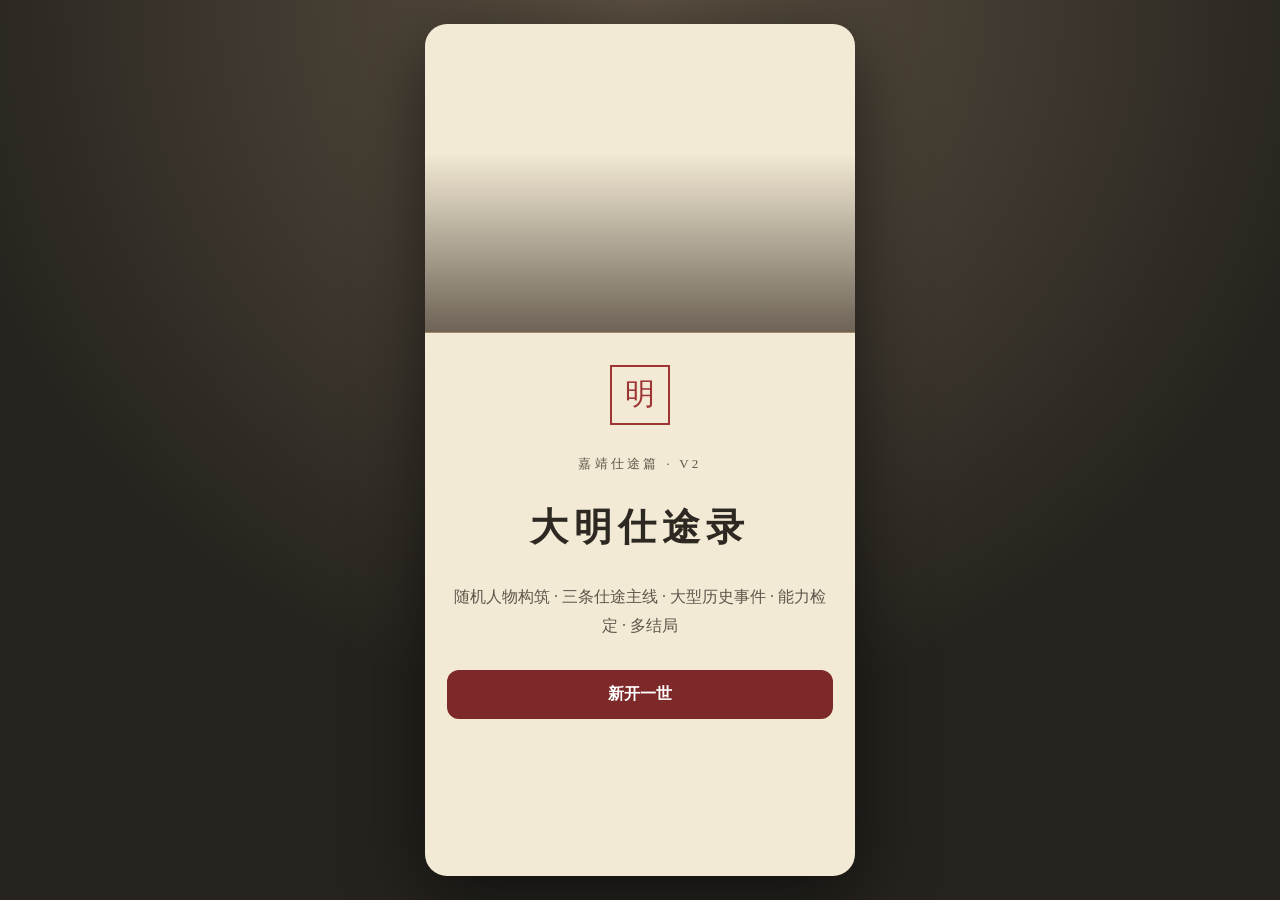
==== index.html @ a8c379d5 "release(v2): trigger Pages refresh" ====
<!doctype html><html lang="zh-CN"><head><meta charset="utf-8"><meta name="viewport" content="width=device-width,initial-scale=1,viewport-fit=cover"><meta name="theme-color" content="#efe6cf"><title>大明仕途录 V2 · 嘉靖仕途篇</title><link rel="stylesheet" href="./style.css"></head><body><main id="app"></main><script src="./app.js"></script></body></html>
---- style.css ----
*{box-sizing:border-box}html,body,#app{margin:0;min-height:100%;font-family:-apple-system,BlinkMacSystemFont,"PingFang SC",serif;color:#2d2922}body{background:#26231e}.outer{min-height:100dvh;background:radial-gradient(circle at top,#5c5142,#26231e 65%);padding:24px}.shell{width:min(100%,430px);min-height:calc(100dvh - 48px);margin:auto;background:#f3ead5;box-shadow:0 18px 70px #0008;border-radius:22px;overflow:hidden;position:relative}button,input,select{font:inherit}button{border:0;border-radius:12px;padding:14px 16px;background:#7d2929;color:#fff;font-weight:700;cursor:pointer}.ghost{background:transparent;color:#6b2929;border:1px solid #9c765d}.hero,.page{padding:28px 22px;min-height:calc(100dvh - 48px)}.hero{display:flex;flex-direction:column;justify-content:center;text-align:center;gap:14px}.hero h1{font-size:38px;letter-spacing:.16em;margin:0}.hero p,.event p{line-height:1.8;color:#5e574c}.seal{width:60px;height:60px;margin:0 auto;border:2px solid #9e3535;color:#9e3535;display:grid;place-items:center;font-size:30px}.eyebrow{font-size:13px;letter-spacing:.25em;color:#8a6a50}.status{display:flex;justify-content:space-between;align-items:center;padding-bottom:14px;border-bottom:1px solid #d7c8ac}.status small{display:block;color:#7d7468;margin-top:5px}.rank{border:1px solid #a83e35;padding:8px;color:#8e302a}.attrs{display:grid;grid-template-columns:1fr 1fr;gap:10px;margin:15px 0}.attrs div{background:#e9dec8;padding:9px;border-radius:8px}.attrs b{float:right}.event{background:#fffaf0;border:1px solid #d9c7a8;padding:20px;border-radius:14px}.tag{font-size:12px;color:#8c4438}.choices{display:grid;gap:10px}.choices button{background:#ede1ca;color:#4d382c;border:1px solid #cdb995;text-align:left}.result{position:absolute;inset:0;background:#241f1cee;z-index:5;padding:35px;display:flex;flex-direction:column;justify-content:center;color:#fff}.result p{line-height:1.8}.result button{background:#e3c58f;color:#3b2b22}.timeline{border-left:2px solid #b69470;margin:20px 8px;padding-left:22px}.node{margin:0 0 20px}.node span{display:block;font-size:12px;color:#837769}.nav{display:flex;gap:8px;margin-top:20px}.nav button{flex:1;background:transparent;color:#654a38;border:1px solid #cdb995}.note{padding:13px;border-left:3px solid #9c765d;background:#e9ddc5;line-height:1.7}@media(max-width:767px){.outer{padding:0}.shell,.hero,.page{border-radius:0;min-height:100dvh}.shell{box-shadow:none}}
/* v2 */
.hero-art{height:180px;margin:-28px -22px 18px;background:linear-gradient(180deg,#0000,#2a1f16aa),url('./assets/story-atlas.png') center 18%/cover;border-bottom:1px solid #a98964}.avatar{width:58px;height:58px;border-radius:50%;display:grid;place-items:center;font-size:28px;background:#d8c19b;border:2px solid #8b4a36;box-shadow:0 2px 8px #0002}.identity{display:flex;gap:12px;align-items:center}.identity p{margin:2px 0;color:#7c6a59;font-size:12px}.chapter{display:flex;justify-content:space-between;align-items:center;background:#3b3026;color:#f5e9cf;margin:14px -22px;padding:11px 22px;font-size:12px}.event-art{height:128px;margin:-20px -20px 15px;border-radius:13px 13px 0 0;background-image:url('./assets/story-atlas.png');background-size:300% 200%;background-position:0 0}.event-art.disaster{background-position:100% 0}.event-art.war{background-position:0 100%}.event-art.court{background-position:50% 100%}.event-art.granary{background-position:100% 100%}.inline-result{margin-top:12px;padding:12px 14px;background:#e2d1b3;border-left:4px solid #8b3b31;border-radius:7px;animation:fade .2s ease}.inline-result b{display:block;margin-bottom:5px}.inline-result span{display:inline-block;font-size:12px;margin:5px 8px 0 0;color:#7b302c}.build{display:grid;grid-template-columns:1fr 1fr;gap:9px}.statpick{padding:10px;background:#eadfc9;border-radius:9px}.statpick button{padding:3px 9px;margin-left:5px}.points{font-size:24px;color:#8c302b}.random-card{padding:15px;background:#fff8e9;border:1px solid #cfb994;border-radius:12px;margin:12px 0}.route-cards{display:grid;gap:10px}.route-card{padding:15px;border:1px solid #ccb38d;background:#fff8e9;border-radius:12px}.route-card b{font-size:17px}.route-card small{display:block;margin-top:5px;color:#7b6c5c}.broadcast{padding:11px 13px;margin:12px 0;background:#7c2d28;color:#fff5df;border-radius:8px;font-size:13px}.review-item{padding:13px 0;border-bottom:1px solid #d7c6a9}.review-item strong{display:block}.review-item small{color:#8a7967}.badge{display:inline-block;padding:3px 7px;background:#dbc39e;border-radius:99px;font-size:11px;margin-right:5px}@keyframes fade{from{opacity:0;transform:translateY(5px)}to{opacity:1;transform:none}}
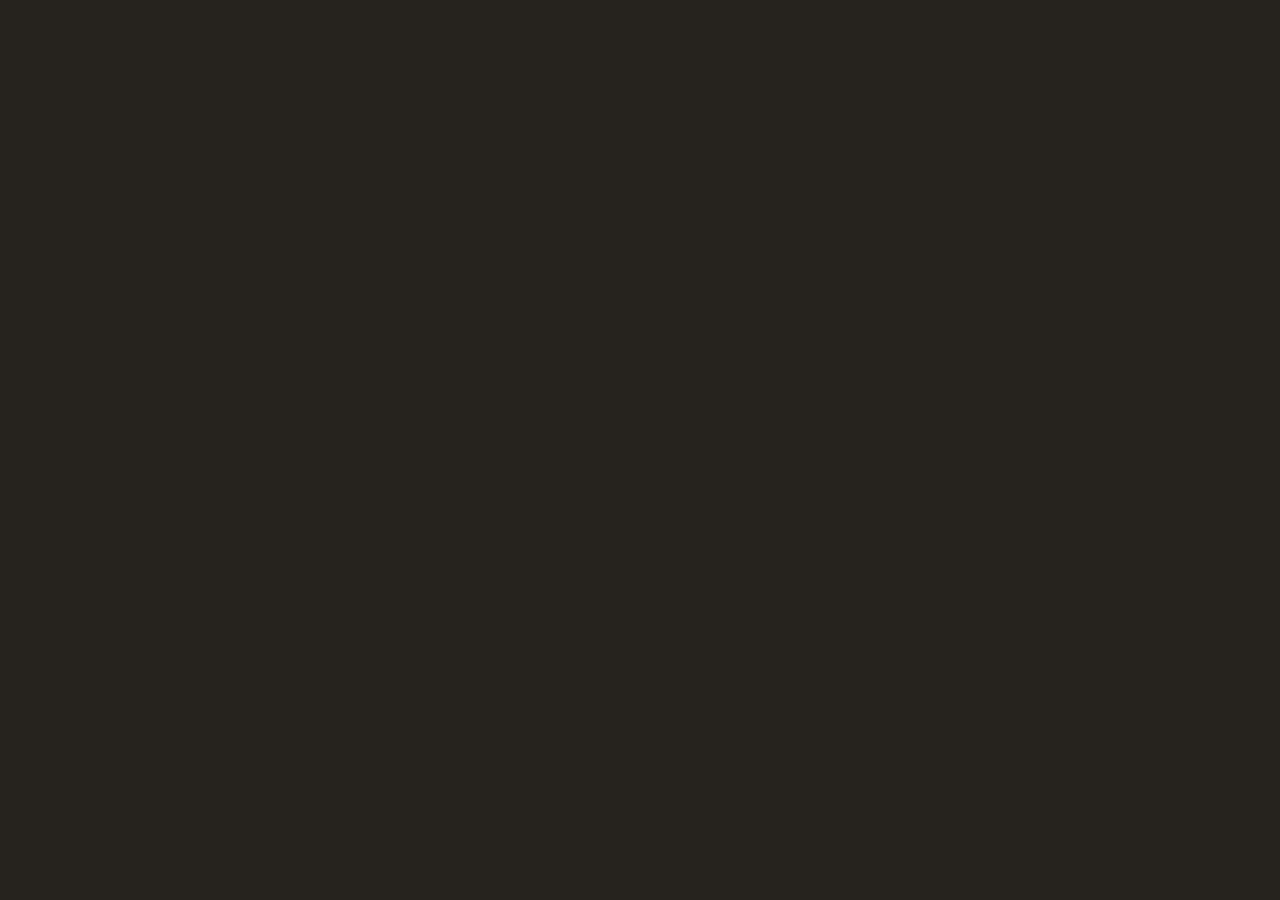
==== commit 4bddd031: "release: publish mobile interaction v2.1" ====
--- a/index.html
+++ b/index.html
@@ -1 +1 @@
-<!doctype html><html lang="zh-CN"><head><meta charset="utf-8"><meta name="viewport" content="width=device-width,initial-scale=1,viewport-fit=cover"><meta name="theme-color" content="#efe6cf"><title>大明仕途录 V2 · 嘉靖仕途篇</title><link rel="stylesheet" href="./style.css"></head><body><main id="app"></main><script src="./app.js"></script></body></html>+<!doctype html><html lang="zh-CN"><head><meta charset="utf-8"><meta name="viewport" content="width=device-width,initial-scale=1,maximum-scale=1,user-scalable=no,viewport-fit=cover"><meta name="theme-color" content="#efe6cf"><title>大明仕途录 V2.1 · 嘉靖仕途篇</title><link rel="stylesheet" href="./style.css"></head><body><main id="app"></main><script src="./app.js"></script></body></html>
--- a/style.css
+++ b/style.css
@@ -1,3 +1,4 @@
 *{box-sizing:border-box}html,body,#app{margin:0;min-height:100%;font-family:-apple-system,BlinkMacSystemFont,"PingFang SC",serif;color:#2d2922}body{background:#26231e}.outer{min-height:100dvh;background:radial-gradient(circle at top,#5c5142,#26231e 65%);padding:24px}.shell{width:min(100%,430px);min-height:calc(100dvh - 48px);margin:auto;background:#f3ead5;box-shadow:0 18px 70px #0008;border-radius:22px;overflow:hidden;position:relative}button,input,select{font:inherit}button{border:0;border-radius:12px;padding:14px 16px;background:#7d2929;color:#fff;font-weight:700;cursor:pointer}.ghost{background:transparent;color:#6b2929;border:1px solid #9c765d}.hero,.page{padding:28px 22px;min-height:calc(100dvh - 48px)}.hero{display:flex;flex-direction:column;justify-content:center;text-align:center;gap:14px}.hero h1{font-size:38px;letter-spacing:.16em;margin:0}.hero p,.event p{line-height:1.8;color:#5e574c}.seal{width:60px;height:60px;margin:0 auto;border:2px solid #9e3535;color:#9e3535;display:grid;place-items:center;font-size:30px}.eyebrow{font-size:13px;letter-spacing:.25em;color:#8a6a50}.status{display:flex;justify-content:space-between;align-items:center;padding-bottom:14px;border-bottom:1px solid #d7c8ac}.status small{display:block;color:#7d7468;margin-top:5px}.rank{border:1px solid #a83e35;padding:8px;color:#8e302a}.attrs{display:grid;grid-template-columns:1fr 1fr;gap:10px;margin:15px 0}.attrs div{background:#e9dec8;padding:9px;border-radius:8px}.attrs b{float:right}.event{background:#fffaf0;border:1px solid #d9c7a8;padding:20px;border-radius:14px}.tag{font-size:12px;color:#8c4438}.choices{display:grid;gap:10px}.choices button{background:#ede1ca;color:#4d382c;border:1px solid #cdb995;text-align:left}.result{position:absolute;inset:0;background:#241f1cee;z-index:5;padding:35px;display:flex;flex-direction:column;justify-content:center;color:#fff}.result p{line-height:1.8}.result button{background:#e3c58f;color:#3b2b22}.timeline{border-left:2px solid #b69470;margin:20px 8px;padding-left:22px}.node{margin:0 0 20px}.node span{display:block;font-size:12px;color:#837769}.nav{display:flex;gap:8px;margin-top:20px}.nav button{flex:1;background:transparent;color:#654a38;border:1px solid #cdb995}.note{padding:13px;border-left:3px solid #9c765d;background:#e9ddc5;line-height:1.7}@media(max-width:767px){.outer{padding:0}.shell,.hero,.page{border-radius:0;min-height:100dvh}.shell{box-shadow:none}}
 /* v2 */
-.hero-art{height:180px;margin:-28px -22px 18px;background:linear-gradient(180deg,#0000,#2a1f16aa),url('./assets/story-atlas.png') center 18%/cover;border-bottom:1px solid #a98964}.avatar{width:58px;height:58px;border-radius:50%;display:grid;place-items:center;font-size:28px;background:#d8c19b;border:2px solid #8b4a36;box-shadow:0 2px 8px #0002}.identity{display:flex;gap:12px;align-items:center}.identity p{margin:2px 0;color:#7c6a59;font-size:12px}.chapter{display:flex;justify-content:space-between;align-items:center;background:#3b3026;color:#f5e9cf;margin:14px -22px;padding:11px 22px;font-size:12px}.event-art{height:128px;margin:-20px -20px 15px;border-radius:13px 13px 0 0;background-image:url('./assets/story-atlas.png');background-size:300% 200%;background-position:0 0}.event-art.disaster{background-position:100% 0}.event-art.war{background-position:0 100%}.event-art.court{background-position:50% 100%}.event-art.granary{background-position:100% 100%}.inline-result{margin-top:12px;padding:12px 14px;background:#e2d1b3;border-left:4px solid #8b3b31;border-radius:7px;animation:fade .2s ease}.inline-result b{display:block;margin-bottom:5px}.inline-result span{display:inline-block;font-size:12px;margin:5px 8px 0 0;color:#7b302c}.build{display:grid;grid-template-columns:1fr 1fr;gap:9px}.statpick{padding:10px;background:#eadfc9;border-radius:9px}.statpick button{padding:3px 9px;margin-left:5px}.points{font-size:24px;color:#8c302b}.random-card{padding:15px;background:#fff8e9;border:1px solid #cfb994;border-radius:12px;margin:12px 0}.route-cards{display:grid;gap:10px}.route-card{padding:15px;border:1px solid #ccb38d;background:#fff8e9;border-radius:12px}.route-card b{font-size:17px}.route-card small{display:block;margin-top:5px;color:#7b6c5c}.broadcast{padding:11px 13px;margin:12px 0;background:#7c2d28;color:#fff5df;border-radius:8px;font-size:13px}.review-item{padding:13px 0;border-bottom:1px solid #d7c6a9}.review-item strong{display:block}.review-item small{color:#8a7967}.badge{display:inline-block;padding:3px 7px;background:#dbc39e;border-radius:99px;font-size:11px;margin-right:5px}@keyframes fade{from{opacity:0;transform:translateY(5px)}to{opacity:1;transform:none}}+.hero-art{height:180px;margin:-28px -22px 18px;background:linear-gradient(180deg,#0000,#2a1f16aa),url('./assets/story-atlas.png') center 18%/cover;border-bottom:1px solid #a98964}.avatar{width:58px;height:58px;border-radius:50%;display:grid;place-items:center;font-size:28px;background:#d8c19b;border:2px solid #8b4a36;box-shadow:0 2px 8px #0002}.identity{display:flex;gap:12px;align-items:center}.identity p{margin:2px 0;color:#7c6a59;font-size:12px}.chapter{display:flex;justify-content:space-between;align-items:center;background:#3b3026;color:#f5e9cf;margin:14px -22px;padding:11px 22px;font-size:12px}.event-art{height:128px;margin:-20px -20px 15px;border-radius:13px 13px 0 0;background-image:url('./assets/story-atlas.png');background-size:300% 200%;background-position:0 0}.event-art.disaster{background-position:100% 0}.event-art.war{background-position:0 100%}.event-art.court{background-position:50% 100%}.event-art.granary{background-position:100% 100%}.inline-result{margin-top:12px;padding:12px 14px;background:#e2d1b3;border-left:4px solid #8b3b31;border-radius:7px;animation:fade .2s ease}.inline-result b{display:block;margin-bottom:5px}.inline-result span{display:inline-block;font-size:12px;margin:5px 8px 0 0;color:#7b302c}.build{display:grid;grid-template-columns:1fr 1fr;gap:9px}.statpick{padding:10px;background:#eadfc9;border-radius:9px}.statpick button{padding:3px 9px;margin-left:5px}.points{font-size:24px;color:#8c302b}.random-card{padding:15px;background:#fff8e9;border:1px solid #cfb994;border-radius:12px;margin:12px 0}.route-cards{display:grid;gap:10px}.route-card{padding:15px;border:1px solid #ccb38d;background:#fff8e9;border-radius:12px}.route-card b{font-size:17px}.route-card small{display:block;margin-top:5px;color:#7b6c5c}.broadcast{padding:11px 13px;margin:12px 0;background:#7c2d28;color:#fff5df;border-radius:8px;font-size:13px}.review-item{padding:13px 0;border-bottom:1px solid #d7c6a9}.review-item strong{display:block}.review-item small{color:#8a7967}.badge{display:inline-block;padding:3px 7px;background:#dbc39e;border-radius:99px;font-size:11px;margin-right:5px}@keyframes fade{from{opacity:0;transform:translateY(5px)}to{opacity:1;transform:none}}
+html{touch-action:manipulation;-webkit-text-size-adjust:100%}button,[data-add],[data-sub]{touch-action:manipulation;-webkit-tap-highlight-color:transparent;user-select:none}.page,.hero,.event,.route-card,.random-card,.statpick{color:#2d2922}.page p,.page h1,.page h2,.page h3,.route-card b,.statpick span,.statpick b{color:#2d2922}.toast{position:fixed;left:50%;bottom:calc(76px + env(safe-area-inset-bottom));transform:translateX(-50%);z-index:30;width:min(calc(100% - 36px),390px);background:#2c241ddd;color:#fff8e8;padding:12px 15px;border-radius:12px;box-shadow:0 8px 28px #0006;animation:toastin .18s ease}.toast.reward{background:#7d2929}.toast b{color:#f5d79b}.toast small{display:block;margin-top:4px;color:#f4ead7}.statpick{display:grid;grid-template-columns:1fr auto 42px 42px;align-items:center;gap:4px;padding:7px 8px}.statpick button{width:42px;height:42px;padding:0;font-size:20px;border-radius:9px}.build{gap:7px}.page{padding:18px 16px}.chapter{margin:10px -16px;padding:8px 16px}.attrs{grid-template-columns:repeat(3,1fr);gap:6px;margin:8px 0}.attrs div{padding:6px;font-size:12px}.event{padding:14px}.event h2{margin:7px 0;font-size:21px}.event p{line-height:1.5;margin:7px 0 10px;font-size:14px}.event-art{height:86px;margin:-14px -14px 8px}.choices{gap:7px}.choices button{padding:11px 12px}.broadcast{margin:7px 0;padding:8px 10px}.nav{margin-top:9px}.identity .avatar{width:44px;height:44px;font-size:21px}.status{padding-bottom:7px}.random-card{margin:7px 0;padding:10px}.note{padding:9px;margin:8px 0;font-size:12px}.page>h2{margin:5px 0 8px}.points{font-size:20px}@keyframes toastin{from{opacity:0;transform:translate(-50%,10px)}to{opacity:1;transform:translate(-50%,0)}}@media(max-width:767px){body{overflow-x:hidden}.page.game{height:100dvh;overflow:hidden}.page.game .event{max-height:calc(100dvh - 255px);overflow:auto}.hero{padding:18px 16px}.hero-art{height:130px;margin:-18px -16px 10px}.build{grid-template-columns:1fr}.page.build-page{height:100dvh;overflow:hidden}}
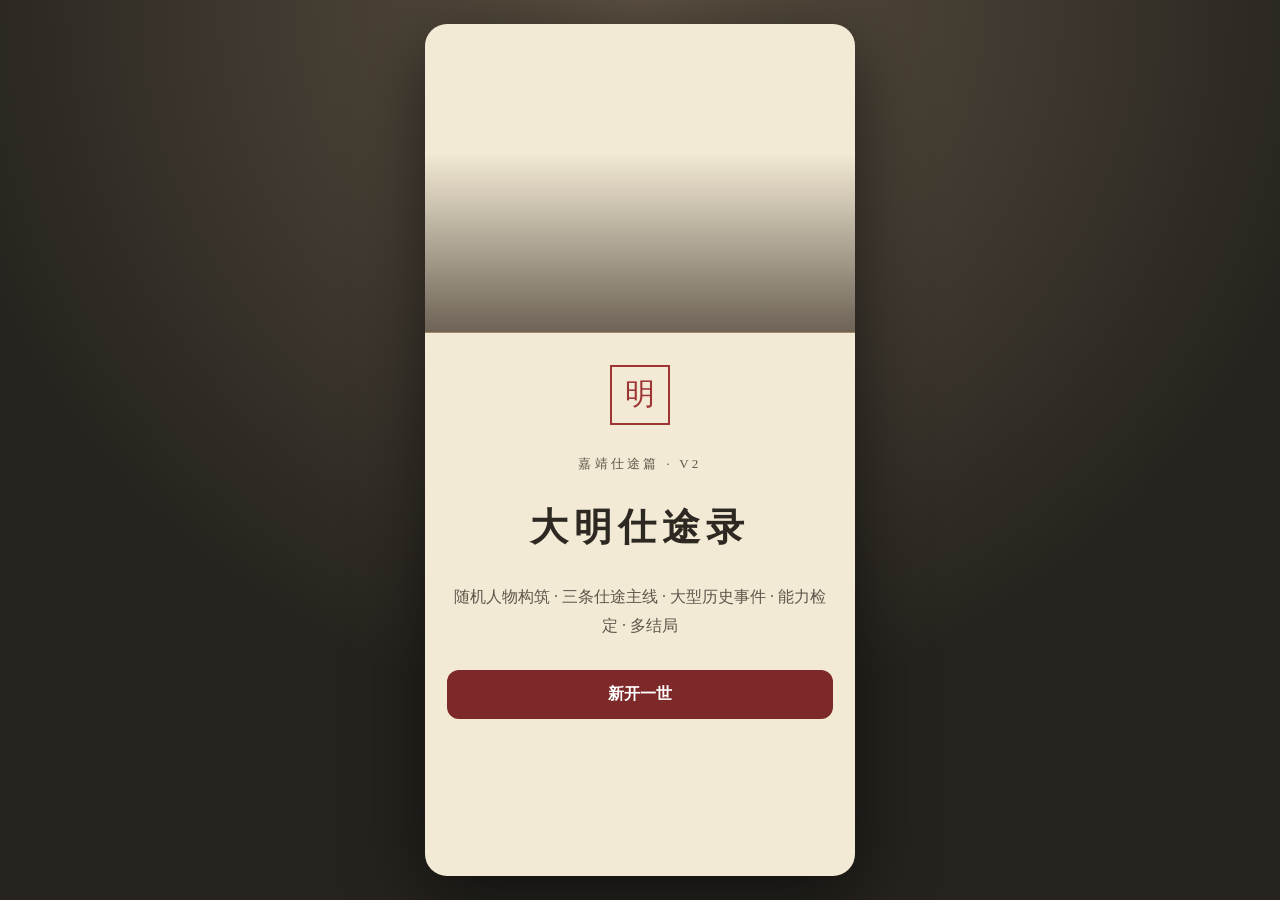
==== commit c555dfe7: "release: publish merit and career feedback v2.2" ====
--- a/index.html
+++ b/index.html
@@ -1 +1 @@
-<!doctype html><html lang="zh-CN"><head><meta charset="utf-8"><meta name="viewport" content="width=device-width,initial-scale=1,maximum-scale=1,user-scalable=no,viewport-fit=cover"><meta name="theme-color" content="#efe6cf"><title>大明仕途录 V2.1 · 嘉靖仕途篇</title><link rel="stylesheet" href="./style.css"></head><body><main id="app"></main><script src="./app.js"></script></body></html>+<!doctype html><html lang="zh-CN"><head><meta charset="utf-8"><meta name="viewport" content="width=device-width,initial-scale=1,maximum-scale=1,user-scalable=no,viewport-fit=cover"><meta name="theme-color" content="#efe6cf"><title>大明仕途录 V2.2 · 嘉靖仕途篇</title><link rel="stylesheet" href="./style.css"></head><body><main id="app"></main><script src="./app.js"></script></body></html>
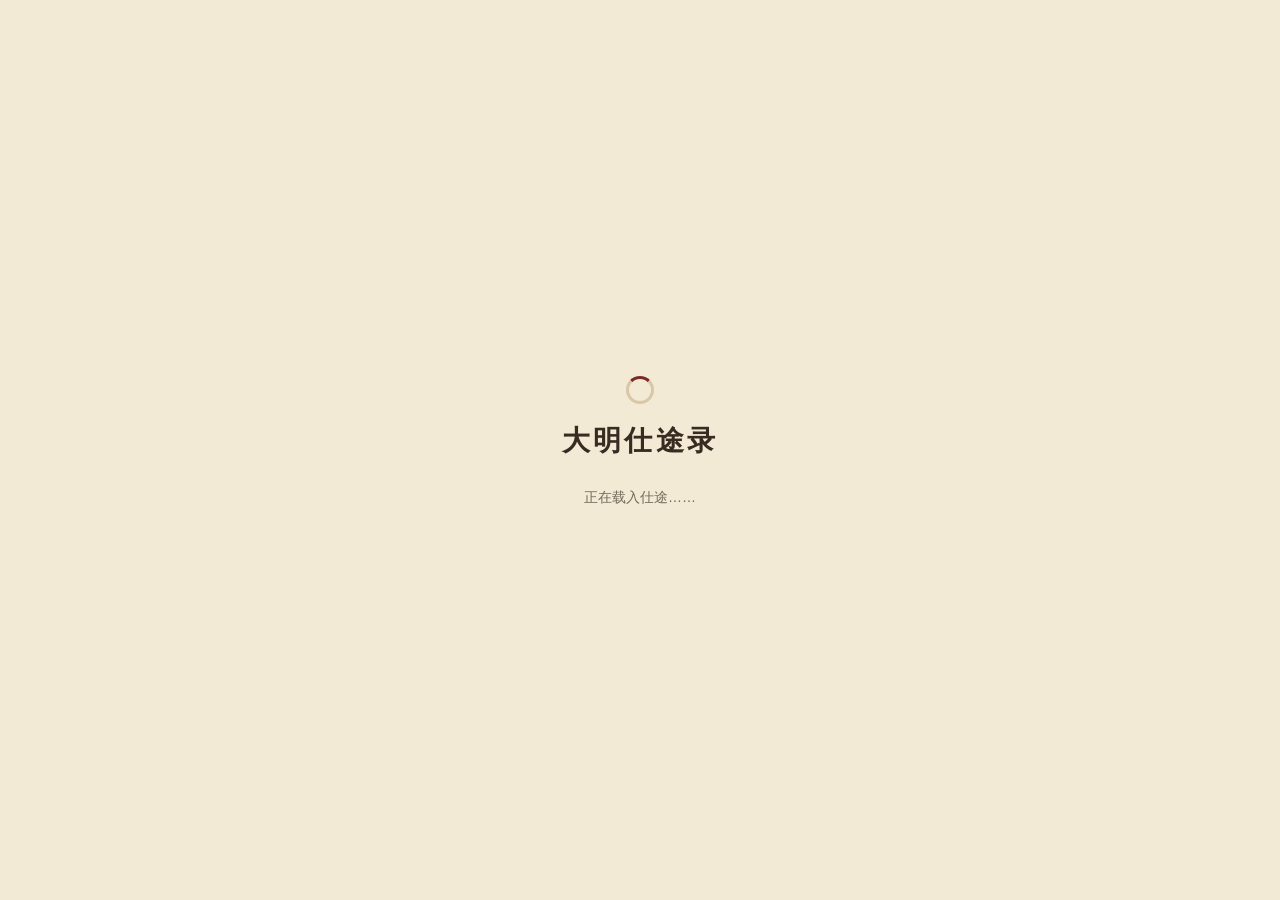
==== commit a7a4a55a: "fix(wechat): add synchronous boot screen and visible error fallback" ====
--- a/index.html
+++ b/index.html
@@ -1 +1,31 @@
-<!doctype html><html lang="zh-CN"><head><meta charset="utf-8"><meta name="viewport" content="width=device-width,initial-scale=1,maximum-scale=1,user-scalable=no,viewport-fit=cover"><meta name="theme-color" content="#efe6cf"><title>大明仕途录 V2.2 · 嘉靖仕途篇</title><link rel="stylesheet" href="./style.css"></head><body><main id="app"></main><script src="./app.js"></script></body></html>+<!doctype html>
+<html lang="zh-CN">
+<head>
+<meta charset="utf-8">
+<meta name="viewport" content="width=device-width,initial-scale=1,maximum-scale=1,user-scalable=no,viewport-fit=cover">
+<meta name="theme-color" content="#efe6cf">
+<title>大明仕途录 V4.1 · 微信兼容版</title>
+<link rel="stylesheet" href="./style.css?v=wechat-4102">
+<style>
+html,body{margin:0;min-height:100%;background:#f3ead5}
+#boot{position:fixed;inset:0;z-index:9999;display:flex;align-items:center;justify-content:center;flex-direction:column;background:#f3ead5;color:#382b22;font-family:-apple-system,BlinkMacSystemFont,"PingFang SC",sans-serif;text-align:center;padding:28px}
+#boot h1{font-size:28px;letter-spacing:.12em;margin:0 0 12px}#boot p{font-size:14px;color:#75695b;line-height:1.7}
+#boot .spin{width:28px;height:28px;border:3px solid #d8c7a8;border-top-color:#7d2929;border-radius:50%;animation:spin .8s linear infinite;margin-bottom:18px}
+@keyframes spin{to{transform:rotate(360deg)}}#boot.error .spin{display:none}#boot.error h1{font-size:22px}
+</style>
+</head>
+<body>
+<div id="boot"><div class="spin"></div><h1>大明仕途录</h1><p id="bootText">正在载入仕途……</p></div>
+<main id="app"></main>
+<script>
+(function(){
+ var boot=document.getElementById('boot'),txt=document.getElementById('bootText');
+ function fail(msg){if(!boot)return;boot.className='error';boot.querySelector('h1').innerHTML='载入失败';txt.innerHTML='微信浏览器兼容错误：'+String(msg)+'<br><br>请点击右上角刷新页面，或在系统浏览器中打开。'}
+ window.__mingBootOk=function(){if(boot&&boot.parentNode)boot.parentNode.removeChild(boot)};
+ window.onerror=function(msg,url,line){fail(msg+'（'+line+'）');return false};
+ window.addEventListener&&window.addEventListener('unhandledrejection',function(e){fail(e&&e.reason?e.reason:'未知脚本错误')});
+ setTimeout(function(){if(document.getElementById('boot'))fail('游戏脚本启动超时')},7000);
+})();
+</script>
+<script src="./app.js?v=wechat-4102"></script>
+</body></html>
--- a/style.css
+++ b/style.css
@@ -1,4 +1,4 @@
 *{box-sizing:border-box}html,body,#app{margin:0;min-height:100%;font-family:-apple-system,BlinkMacSystemFont,"PingFang SC",serif;color:#2d2922}body{background:#26231e}.outer{min-height:100dvh;background:radial-gradient(circle at top,#5c5142,#26231e 65%);padding:24px}.shell{width:min(100%,430px);min-height:calc(100dvh - 48px);margin:auto;background:#f3ead5;box-shadow:0 18px 70px #0008;border-radius:22px;overflow:hidden;position:relative}button,input,select{font:inherit}button{border:0;border-radius:12px;padding:14px 16px;background:#7d2929;color:#fff;font-weight:700;cursor:pointer}.ghost{background:transparent;color:#6b2929;border:1px solid #9c765d}.hero,.page{padding:28px 22px;min-height:calc(100dvh - 48px)}.hero{display:flex;flex-direction:column;justify-content:center;text-align:center;gap:14px}.hero h1{font-size:38px;letter-spacing:.16em;margin:0}.hero p,.event p{line-height:1.8;color:#5e574c}.seal{width:60px;height:60px;margin:0 auto;border:2px solid #9e3535;color:#9e3535;display:grid;place-items:center;font-size:30px}.eyebrow{font-size:13px;letter-spacing:.25em;color:#8a6a50}.status{display:flex;justify-content:space-between;align-items:center;padding-bottom:14px;border-bottom:1px solid #d7c8ac}.status small{display:block;color:#7d7468;margin-top:5px}.rank{border:1px solid #a83e35;padding:8px;color:#8e302a}.attrs{display:grid;grid-template-columns:1fr 1fr;gap:10px;margin:15px 0}.attrs div{background:#e9dec8;padding:9px;border-radius:8px}.attrs b{float:right}.event{background:#fffaf0;border:1px solid #d9c7a8;padding:20px;border-radius:14px}.tag{font-size:12px;color:#8c4438}.choices{display:grid;gap:10px}.choices button{background:#ede1ca;color:#4d382c;border:1px solid #cdb995;text-align:left}.result{position:absolute;inset:0;background:#241f1cee;z-index:5;padding:35px;display:flex;flex-direction:column;justify-content:center;color:#fff}.result p{line-height:1.8}.result button{background:#e3c58f;color:#3b2b22}.timeline{border-left:2px solid #b69470;margin:20px 8px;padding-left:22px}.node{margin:0 0 20px}.node span{display:block;font-size:12px;color:#837769}.nav{display:flex;gap:8px;margin-top:20px}.nav button{flex:1;background:transparent;color:#654a38;border:1px solid #cdb995}.note{padding:13px;border-left:3px solid #9c765d;background:#e9ddc5;line-height:1.7}@media(max-width:767px){.outer{padding:0}.shell,.hero,.page{border-radius:0;min-height:100dvh}.shell{box-shadow:none}}
 /* v2 */
 .hero-art{height:180px;margin:-28px -22px 18px;background:linear-gradient(180deg,#0000,#2a1f16aa),url('./assets/story-atlas.png') center 18%/cover;border-bottom:1px solid #a98964}.avatar{width:58px;height:58px;border-radius:50%;display:grid;place-items:center;font-size:28px;background:#d8c19b;border:2px solid #8b4a36;box-shadow:0 2px 8px #0002}.identity{display:flex;gap:12px;align-items:center}.identity p{margin:2px 0;color:#7c6a59;font-size:12px}.chapter{display:flex;justify-content:space-between;align-items:center;background:#3b3026;color:#f5e9cf;margin:14px -22px;padding:11px 22px;font-size:12px}.event-art{height:128px;margin:-20px -20px 15px;border-radius:13px 13px 0 0;background-image:url('./assets/story-atlas.png');background-size:300% 200%;background-position:0 0}.event-art.disaster{background-position:100% 0}.event-art.war{background-position:0 100%}.event-art.court{background-position:50% 100%}.event-art.granary{background-position:100% 100%}.inline-result{margin-top:12px;padding:12px 14px;background:#e2d1b3;border-left:4px solid #8b3b31;border-radius:7px;animation:fade .2s ease}.inline-result b{display:block;margin-bottom:5px}.inline-result span{display:inline-block;font-size:12px;margin:5px 8px 0 0;color:#7b302c}.build{display:grid;grid-template-columns:1fr 1fr;gap:9px}.statpick{padding:10px;background:#eadfc9;border-radius:9px}.statpick button{padding:3px 9px;margin-left:5px}.points{font-size:24px;color:#8c302b}.random-card{padding:15px;background:#fff8e9;border:1px solid #cfb994;border-radius:12px;margin:12px 0}.route-cards{display:grid;gap:10px}.route-card{padding:15px;border:1px solid #ccb38d;background:#fff8e9;border-radius:12px}.route-card b{font-size:17px}.route-card small{display:block;margin-top:5px;color:#7b6c5c}.broadcast{padding:11px 13px;margin:12px 0;background:#7c2d28;color:#fff5df;border-radius:8px;font-size:13px}.review-item{padding:13px 0;border-bottom:1px solid #d7c6a9}.review-item strong{display:block}.review-item small{color:#8a7967}.badge{display:inline-block;padding:3px 7px;background:#dbc39e;border-radius:99px;font-size:11px;margin-right:5px}@keyframes fade{from{opacity:0;transform:translateY(5px)}to{opacity:1;transform:none}}
-html{touch-action:manipulation;-webkit-text-size-adjust:100%}button,[data-add],[data-sub]{touch-action:manipulation;-webkit-tap-highlight-color:transparent;user-select:none}.page,.hero,.event,.route-card,.random-card,.statpick{color:#2d2922}.page p,.page h1,.page h2,.page h3,.route-card b,.statpick span,.statpick b{color:#2d2922}.toast{position:fixed;left:50%;bottom:calc(76px + env(safe-area-inset-bottom));transform:translateX(-50%);z-index:30;width:min(calc(100% - 36px),390px);background:#2c241ddd;color:#fff8e8;padding:12px 15px;border-radius:12px;box-shadow:0 8px 28px #0006;animation:toastin .18s ease}.toast.reward{background:#7d2929}.toast b{color:#f5d79b}.toast small{display:block;margin-top:4px;color:#f4ead7}.statpick{display:grid;grid-template-columns:1fr auto 42px 42px;align-items:center;gap:4px;padding:7px 8px}.statpick button{width:42px;height:42px;padding:0;font-size:20px;border-radius:9px}.build{gap:7px}.page{padding:18px 16px}.chapter{margin:10px -16px;padding:8px 16px}.attrs{grid-template-columns:repeat(3,1fr);gap:6px;margin:8px 0}.attrs div{padding:6px;font-size:12px}.event{padding:14px}.event h2{margin:7px 0;font-size:21px}.event p{line-height:1.5;margin:7px 0 10px;font-size:14px}.event-art{height:86px;margin:-14px -14px 8px}.choices{gap:7px}.choices button{padding:11px 12px}.broadcast{margin:7px 0;padding:8px 10px}.nav{margin-top:9px}.identity .avatar{width:44px;height:44px;font-size:21px}.status{padding-bottom:7px}.random-card{margin:7px 0;padding:10px}.note{padding:9px;margin:8px 0;font-size:12px}.page>h2{margin:5px 0 8px}.points{font-size:20px}@keyframes toastin{from{opacity:0;transform:translate(-50%,10px)}to{opacity:1;transform:translate(-50%,0)}}@media(max-width:767px){body{overflow-x:hidden}.page.game{height:100dvh;overflow:hidden}.page.game .event{max-height:calc(100dvh - 255px);overflow:auto}.hero{padding:18px 16px}.hero-art{height:130px;margin:-18px -16px 10px}.build{grid-template-columns:1fr}.page.build-page{height:100dvh;overflow:hidden}}+html{touch-action:manipulation;-webkit-text-size-adjust:100%}button,[data-add],[data-sub]{touch-action:manipulation;-webkit-tap-highlight-color:transparent;user-select:none}.page,.hero,.event,.route-card,.random-card,.statpick{color:#2d2922}.page p,.page h1,.page h2,.page h3,.route-card b,.statpick span,.statpick b{color:#2d2922}.toast{position:fixed;left:50%;bottom:calc(76px + env(safe-area-inset-bottom));transform:translateX(-50%);z-index:30;width:min(calc(100% - 36px),390px);background:#2c241ddd;color:#fff8e8;padding:12px 15px;border-radius:12px;box-shadow:0 8px 28px #0006;animation:toastin .18s ease}.toast.reward{background:#7d2929}.toast b{color:#f5d79b}.toast small{display:block;margin-top:4px;color:#f4ead7}.statpick{display:grid;grid-template-columns:1fr auto 42px 42px;align-items:center;gap:4px;padding:7px 8px}.statpick button{width:42px;height:42px;padding:0;font-size:20px;border-radius:9px}.build{gap:7px}.page{padding:18px 16px}.chapter{margin:10px -16px;padding:8px 16px}.attrs{grid-template-columns:repeat(3,1fr);gap:6px;margin:8px 0}.attrs div{padding:6px;font-size:12px}.event{padding:14px}.event h2{margin:7px 0;font-size:21px}.event p{line-height:1.5;margin:7px 0 10px;font-size:14px}.event-art{height:86px;margin:-14px -14px 8px}.choices{gap:7px}.choices button{padding:11px 12px}.broadcast{margin:7px 0;padding:8px 10px}.nav{margin-top:9px}.identity .avatar{width:44px;height:44px;font-size:21px}.status{padding-bottom:7px}.random-card{margin:7px 0;padding:10px}.note{padding:9px;margin:8px 0;font-size:12px}.page>h2{margin:5px 0 8px}.points{font-size:20px}@keyframes toastin{from{opacity:0;transform:translate(-50%,10px)}to{opacity:1;transform:translate(-50%,0)}}@media(max-width:767px){body{overflow-x:hidden}.page.game{height:100dvh;overflow:hidden}.page.game .event{max-height:calc(100dvh - 255px);overflow:auto}.hero{padding:18px 16px}.hero-art{height:130px;margin:-18px -16px 10px}.build{grid-template-columns:1fr}.page.build-page{height:100dvh;overflow:hidden}}.term-meter{display:flex;justify-content:space-between;gap:8px;font-size:11px;padding:6px 8px;background:#d8c7a8;border-radius:7px;margin:7px 0}.term-meter b{color:#7d2929}.toast.rare{background:#6b4a1f}.toast.major{background:#7d2929;border:1px solid #e2b967;box-shadow:0 8px 32px #7d292988}.toast.major b:before{content:"✦ ";color:#f5d07a}.presets{display:grid;grid-template-columns:1fr 1fr;gap:5px;margin:7px 0}.presets button{padding:8px 5px;font-size:11px;background:#6d5a43}.ending-stats{display:grid;grid-template-columns:1fr 1fr;gap:7px;margin:8px 0}.ending-stats div{background:#eadfc9;padding:9px;border-radius:9px}.ending-stats b{display:block;font-size:17px;color:#7d2929}.ending-stats span{font-size:11px;color:#6c6052}.choices button small{float:right;font-size:10px;font-weight:500;color:#92735c;margin-left:8px}.nav{position:sticky;bottom:0;background:#f3ead5;padding-top:5px}.page.game .attrs{grid-template-columns:repeat(4,1fr)}@media(max-width:360px){.page.game .attrs{grid-template-columns:repeat(2,1fr)}.event-art{height:70px}}
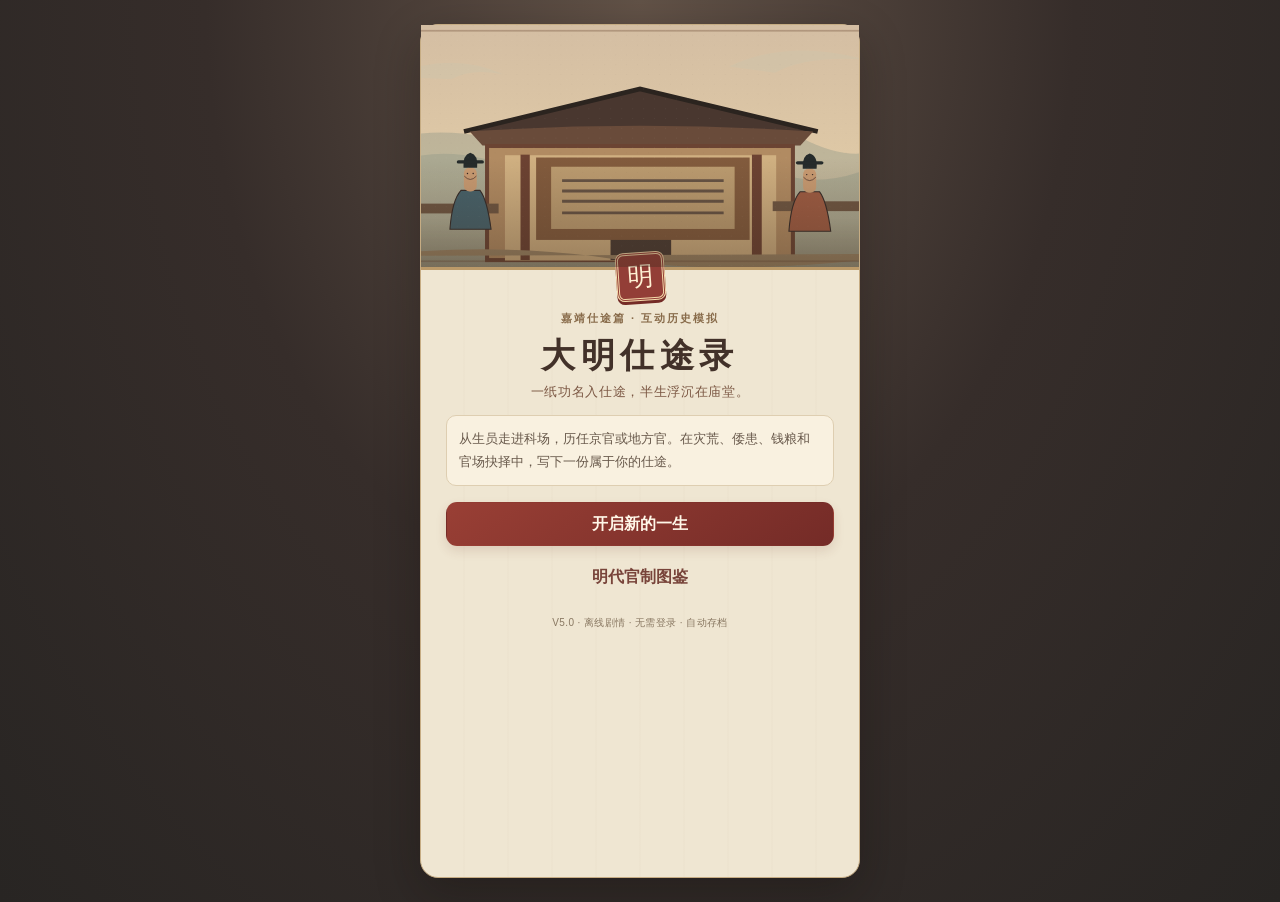
==== commit 8de5f8f4: "release(v5): redirect legacy root entry to stable V5 game" ====
--- a/index.html
+++ b/index.html
@@ -2,30 +2,15 @@
 <html lang="zh-CN">
 <head>
 <meta charset="utf-8">
-<meta name="viewport" content="width=device-width,initial-scale=1,maximum-scale=1,user-scalable=no,viewport-fit=cover">
-<meta name="theme-color" content="#efe6cf">
-<title>大明仕途录 V4.1 · 微信兼容版</title>
-<link rel="stylesheet" href="./style.css?v=wechat-4102">
+<meta name="viewport" content="width=device-width,initial-scale=1,viewport-fit=cover">
+<meta name="theme-color" content="#eee4cd">
+<meta http-equiv="refresh" content="0;url=./v5/">
+<title>大明仕途录 · 进入 V5</title>
 <style>
-html,body{margin:0;min-height:100%;background:#f3ead5}
-#boot{position:fixed;inset:0;z-index:9999;display:flex;align-items:center;justify-content:center;flex-direction:column;background:#f3ead5;color:#382b22;font-family:-apple-system,BlinkMacSystemFont,"PingFang SC",sans-serif;text-align:center;padding:28px}
-#boot h1{font-size:28px;letter-spacing:.12em;margin:0 0 12px}#boot p{font-size:14px;color:#75695b;line-height:1.7}
-#boot .spin{width:28px;height:28px;border:3px solid #d8c7a8;border-top-color:#7d2929;border-radius:50%;animation:spin .8s linear infinite;margin-bottom:18px}
-@keyframes spin{to{transform:rotate(360deg)}}#boot.error .spin{display:none}#boot.error h1{font-size:22px}
+body{margin:0;min-height:100vh;display:flex;align-items:center;justify-content:center;background:#eee4cd;color:#30291f;font-family:-apple-system,BlinkMacSystemFont,"PingFang SC",sans-serif}
+main{padding:24px;text-align:center}h1{font-size:27px;letter-spacing:.14em}p{line-height:1.7;color:#706150}a{color:#fff;background:#923c32;display:inline-block;padding:12px 22px;border-radius:9px;text-decoration:none}
 </style>
+<script>window.location.replace('./v5/');</script>
 </head>
-<body>
-<div id="boot"><div class="spin"></div><h1>大明仕途录</h1><p id="bootText">正在载入仕途……</p></div>
-<main id="app"></main>
-<script>
-(function(){
- var boot=document.getElementById('boot'),txt=document.getElementById('bootText');
- function fail(msg){if(!boot)return;boot.className='error';boot.querySelector('h1').innerHTML='载入失败';txt.innerHTML='微信浏览器兼容错误：'+String(msg)+'<br><br>请点击右上角刷新页面，或在系统浏览器中打开。'}
- window.__mingBootOk=function(){if(boot&&boot.parentNode)boot.parentNode.removeChild(boot)};
- window.onerror=function(msg,url,line){fail(msg+'（'+line+'）');return false};
- window.addEventListener&&window.addEventListener('unhandledrejection',function(e){fail(e&&e.reason?e.reason:'未知脚本错误')});
- setTimeout(function(){if(document.getElementById('boot'))fail('游戏脚本启动超时')},7000);
-})();
-</script>
-<script src="./app.js?v=wechat-4102"></script>
-</body></html>+<body><main><h1>大明仕途录</h1><p>正在进入最新 V5 仕途篇……</p><a href="./v5/">点击进入游戏</a></main></body>
+</html>
